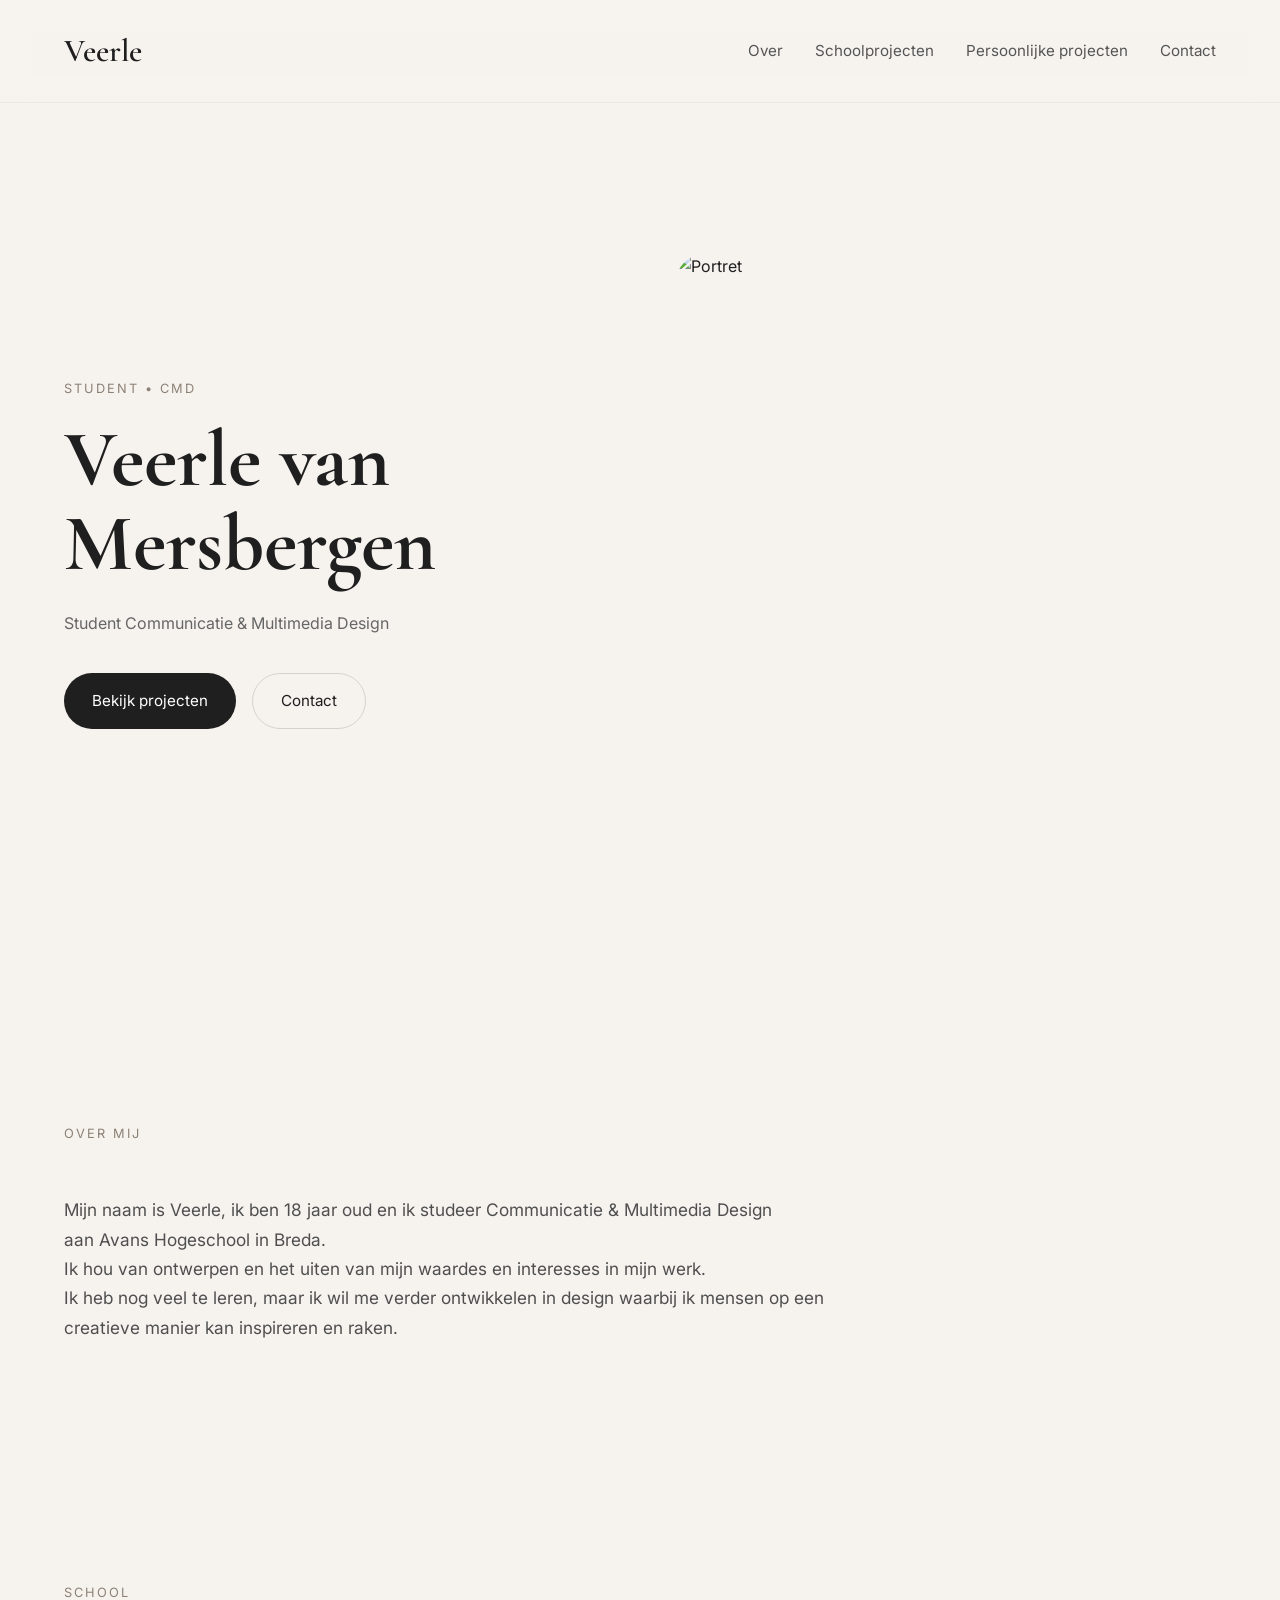
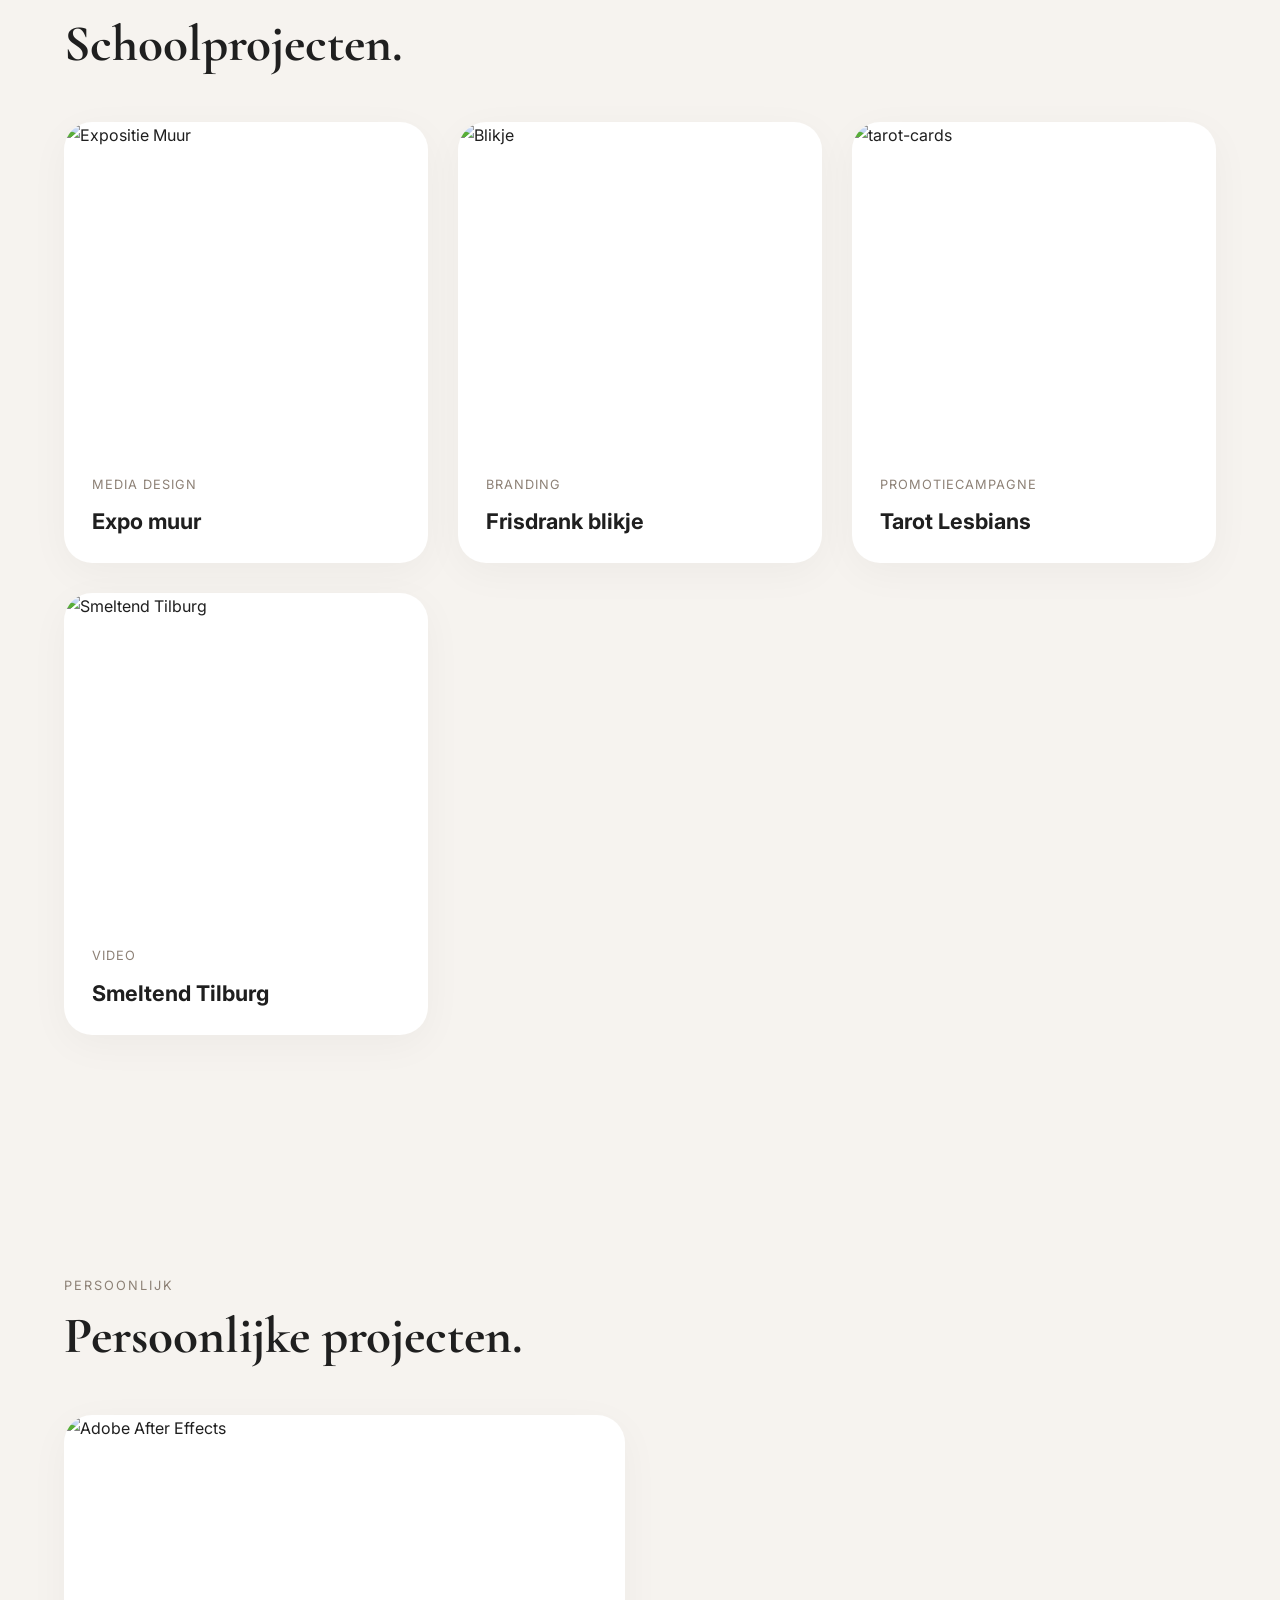
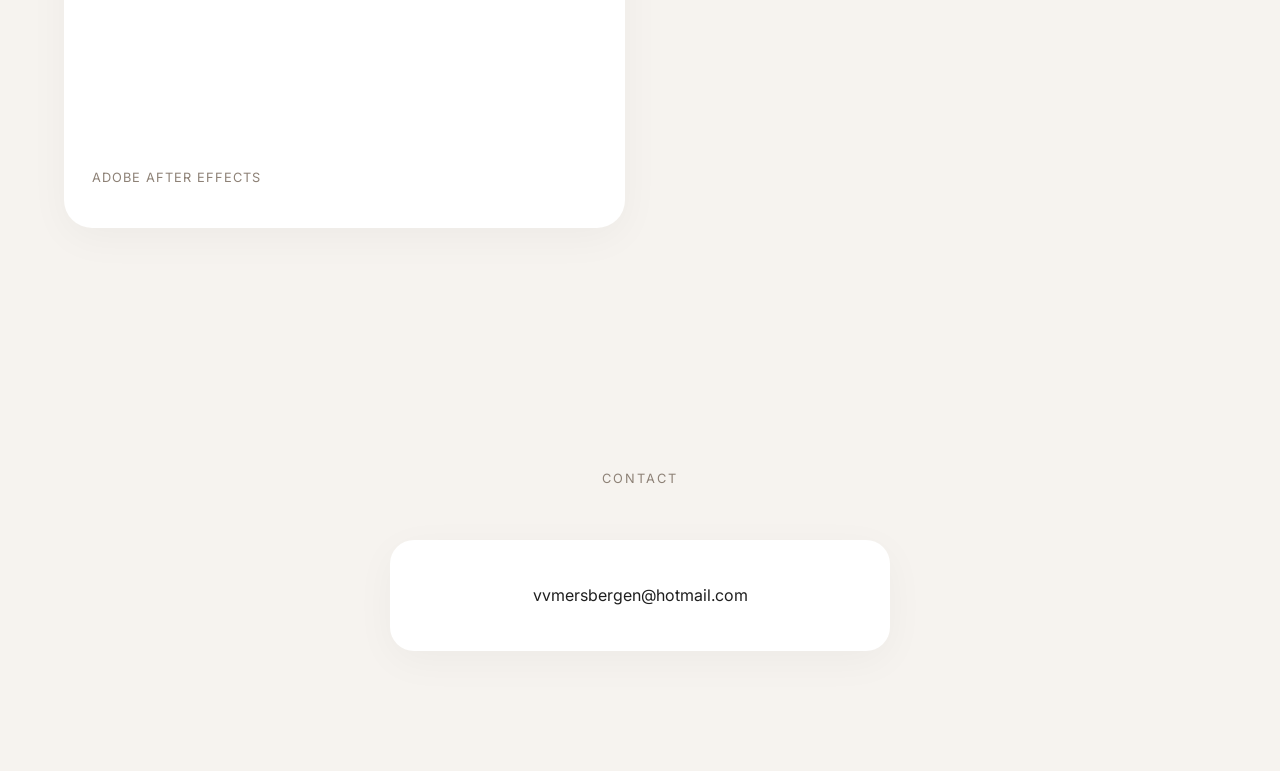
==== index.html @ 0c1e1bc6 "Add files via upload" ====
<!DOCTYPE html>
<html lang="nl">
<head>
  <meta charset="UTF-8" />
  <meta name="viewport" content="width=device-width, initial-scale=1.0"/>

  <title>Veerle - Portfolio</title>

  <!-- FONTS -->
  <link rel="preconnect" href="https://fonts.googleapis.com">
  <link rel="preconnect" href="https://fonts.gstatic.com" crossorigin>

  <link href="https://fonts.googleapis.com/css2?family=Inter:wght@300;400;500;600&family=Cormorant+Garamond:wght@500;600&display=swap" rel="stylesheet">

  <!-- CSS -->
  <link rel="stylesheet" href="index.css">
</head>

<body>

  <!-- NAVBAR -->
  <header class="navbar">

    <div class="container nav-container">

      <a href="#" class="logo">
        Veerle
      </a>

      <nav class="nav-links">

        <a href="#over">Over</a>
        <a href="#school">Schoolprojecten</a>
        <a href="#persoonlijk">Persoonlijke projecten</a>
        <a href="#contact">Contact</a>

      </nav>

    </div>

  </header>

  <!-- HERO -->
  <section class="hero">

    <div class="container hero-grid">

      <div class="hero-content">

        <p class="hero-label">
          Student • CMD
        </p>

        <h1>
          Veerle van Mersbergen
        </h1>

        <p class="hero-description">
          Student Communicatie & Multimedia Design
         
        </p>

     

        

        <div class="hero-buttons">

          <a href="#school" class="btn btn-primary">
            Bekijk projecten
          </a>

          <a href="#contact" class="btn btn-secondary">
            Contact
          </a>

        </div>

      </div>

      <div class="hero-image">

        <img
          src="images/portret.png"
  alt="Portret"
        >

      </div>

    </div>

  </section>

  <!-- OVER -->
  <section id="over" class="section">

    <div class="container">

      <div class="section-heading">

        <p class="section-label">
          Over mij
        </p>

     

      </div>

     <div class="about-text">

  <p>
    Mijn naam is Veerle, ik ben 18 jaar oud en ik studeer
    Communicatie & Multimedia Design 
    </p>
    <p>aan Avans Hogeschool in Breda.
  </p>

  <p>
    Ik hou van ontwerpen en het uiten van mijn waardes en interesses
    in mijn werk. 
    </p>
    <p> Ik heb nog veel te leren, maar ik wil me verder
    ontwikkelen in design waarbij ik mensen op een creatieve manier
    kan inspireren en raken.
  </p>

</div>

    </div>

  </section>

  <!-- SCHOOLPROJECTEN -->
  <section id="school" class="section">

    <div class="container">

      <div class="section-heading">

        <p class="section-label">
          School
        </p>

        <h2>
          Schoolprojecten.
        </h2>

      </div>

      <div class="projects-grid">

        <!-- PROJECT -->
        <a href="expo.html" class="project-card">

          <img
            src="images/expo-muur2.png"
  alt="Expositie Muur"
          >

          <div class="project-content">

            <span>Media Design</span>

            <h3>
              Expo muur
            </h3>

          </div>

        </a>

        <!-- PROJECT -->
        <a href="branding.html" class="project-card">

          <img
            src="images/blikje.jpg"
            alt="Blikje"
          >

          <div class="project-content">

            <span>Branding</span>

            <h3>
              Frisdrank blikje
            </h3>

          </div>

        </a>

        <!-- PROJECT -->
        <a href="tarot.html" class="project-card">

          <img
            src="images/tarot-lesbians.png"
            alt="tarot-cards"
          >

          <div class="project-content">

            <span>Promotiecampagne</span>

            <h3>
              Tarot Lesbians
            </h3>

          </div>

        </a>

        <!-- PROJECT -->
        <a href="tilburg.html" class="project-card">

          <img
            src="Images/locaties.PNG"
            alt="Smeltend Tilburg"
          >

          <div class="project-content">

            <span>Video</span>

            <h3>
              Smeltend Tilburg
            </h3>

          </div>

        </a>

      

    </div>

  </section>

  <!-- PERSOONLIJK -->
  <section id="persoonlijk" class="section">

    <div class="container">

      <div class="section-heading">

        <p class="section-label">
          Persoonlijk
        </p>

        <h2>
          Persoonlijke projecten.
        </h2>

      </div>

      <div class="projects-grid">

        <!-- PROJECT -->
        <a href="after-effects.html" class="project-card">

          <img
            src="https://images.unsplash.com/photo-1501780392773-287d506245a5?q=80&w=1470&auto=format&fit=crop&ixlib=rb-4.1.0&ixid=M3wxMjA3fDB8MHxwaG90by1wYWdlfHx8fGVufDB8fHx8fA%3D%3D"
            alt="Adobe After Effects"
          >

          <div class="project-content">

            <span>Adobe After Effects</span>

            <h3>
              
            </h3>

          </div>

        </a>

        <!-- PROJECT -->
        

            <h3>
              
            </h3>

          </div>

        </a>

      </div>

    </div>

  </section>

  <!-- CONTACT -->
  <section id="contact" class="section">

    <div class="container">

      <div class="section-heading center">

        <p class="section-label">
          Contact
        </p>

        

      </div>

      <div class="contact-box">
        vvmersbergen@hotmail.com
      </div>

    </div>

  </section>

</body>
</html>
---- index.css ----
*{
  margin:0;
  padding:0;
  box-sizing:border-box;
}

html{
  scroll-behavior:smooth;
}

body{
  font-family:'Inter', sans-serif;
  background:#f6f3ef;
  color:#1f1f1f;
  line-height:1.7;
  overflow-x:hidden;
}

/* CONTAINER */

.container{
  width:min(1200px, 90%);
  margin:auto;
}

/* NAVBAR */

.navbar{
  position:sticky;
  top:0;
  z-index:1000;
  width:100%;
  background:rgba(246,243,239,0.92);
  backdrop-filter:blur(12px);
  border-bottom:1px solid rgba(0,0,0,0.04);
}

.nav-container{
  display:flex;
  justify-content:space-between;
  align-items:center;
  padding:24px 0;
}

.logo{
  text-decoration:none;
  color:#1f1f1f;
  font-family:'Cormorant Garamond', serif;
  font-size:2rem;
  font-weight:600;
}

.nav-links{
  display:flex;
  gap:32px;
  flex-wrap:wrap;
}

.nav-links a{
  text-decoration:none;
  color:#555;
  font-size:0.95rem;
  transition:0.3s;
}

.nav-links a:hover{
  color:#000;
}

/* HERO */

.hero{
  min-height:100vh;
  display:flex;
  align-items:center;
  padding:60px 0;
}

.hero-grid{
  display:grid;
  grid-template-columns:1fr 1fr;
  gap:70px;
  align-items:center;
}

.hero-label{
  text-transform:uppercase;
  letter-spacing:2px;
  font-size:0.8rem;
  color:#8d8176;
  margin-bottom:18px;
}

.hero h1{
  font-family:'Cormorant Garamond', serif;
  font-size:clamp(3rem, 8vw, 5rem);
  line-height:1.05;
  margin-bottom:24px;
}

.hero-description{
  max-width:520px;
  color:#666;
  margin-bottom:36px;
}

.hero-buttons{
  display:flex;
  gap:16px;
  flex-wrap:wrap;
}

/* BUTTONS */

.btn{
  padding:14px 28px;
  border-radius:999px;
  text-decoration:none;
  font-size:0.95rem;
  transition:0.3s;
  display:inline-flex;
  align-items:center;
  justify-content:center;
}

.btn-primary{
  background:#1f1f1f;
  color:white;
}

.btn-primary:hover{
  background:#000;
  transform:translateY(-2px);
}

.btn-secondary{
  border:1px solid #d7d1cb;
  color:#1f1f1f;
}

.btn-secondary:hover{
  background:#ece7e1;
}

/* HERO IMAGE */

.hero-image img{
  width:100%;
  height:600px;
  object-fit:cover;
  border-radius:32px;
  display:block;
}

/* SECTION */

.section{
  padding:120px 0;
}

.section-heading{
  margin-bottom:50px;
}

.section-label{
  text-transform:uppercase;
  letter-spacing:2px;
  font-size:0.8rem;
  color:#8d8176;
  margin-bottom:12px;
}

.section-heading h2{
  font-family:'Cormorant Garamond', serif;
  font-size:clamp(2.5rem, 6vw, 3.2rem);
  line-height:1.1;
  max-width:700px;
}

/* CENTER */

.center{
  text-align:center;
}

.center h2{
  margin:auto;
}

/* ABOUT */

.about-text{
  max-width:760px;
}

.about-text p{
  font-size:1.08rem;
  color:#4f4f4f;
}

/* PROJECTS */

.projects-grid{
  display:grid;
  grid-template-columns:repeat(auto-fit,minmax(280px,1fr));
  gap:30px;
}

.project-card{
  background:white;
  text-decoration:none;
  color:inherit;
  border-radius:28px;
  overflow:hidden;
  box-shadow:0 10px 40px rgba(0,0,0,0.04);
  transition:0.35s ease;
  display:flex;
  flex-direction:column;
  height:100%;
}

.project-card:hover{
  transform:translateY(-8px);
}

.project-card img{
  width:100%;
  height:320px;
  object-fit:cover;
  display:block;
}

.project-content{
  padding:28px;
  flex:1;
}

.project-content span{
  font-size:0.8rem;
  text-transform:uppercase;
  letter-spacing:1px;
  color:#8d8176;
}

.project-content h3{
  margin-top:10px;
  font-size:1.35rem;
  line-height:1.3;
}

/* CONTACT */

.contact-box{
  max-width:500px;
  margin:auto;
  padding:42px;
  background:white;
  border-radius:24px;
  text-align:center;
  box-shadow:0 10px 40px rgba(0,0,0,0.04);
}

/* RESPONSIVE */

@media(max-width:900px){

  .hero{
    min-height:auto;
    padding:80px 0;
  }

  .hero-grid{
    grid-template-columns:1fr;
    gap:50px;
  }

  .hero-image{
    order:-1;
  }

   .hero-image img{
    height:420px;
  }

  .nav-container{
    flex-direction:column;
    gap:18px;
  }

  .nav-links{
    justify-content:center;
    gap:18px;
  }

  .section{
    padding:90px 0;
  }

}

@media(max-width:600px){

  .hero-image img{
    height:300px;
    border-radius:24px;
  }

  .about-text{
    padding:35px;
  }

  .project-card img{
    height:250px;
  }

  .contact-box{
    padding:32px;
  }
  .about-text p{
  margin-bottom:24px;
}

}
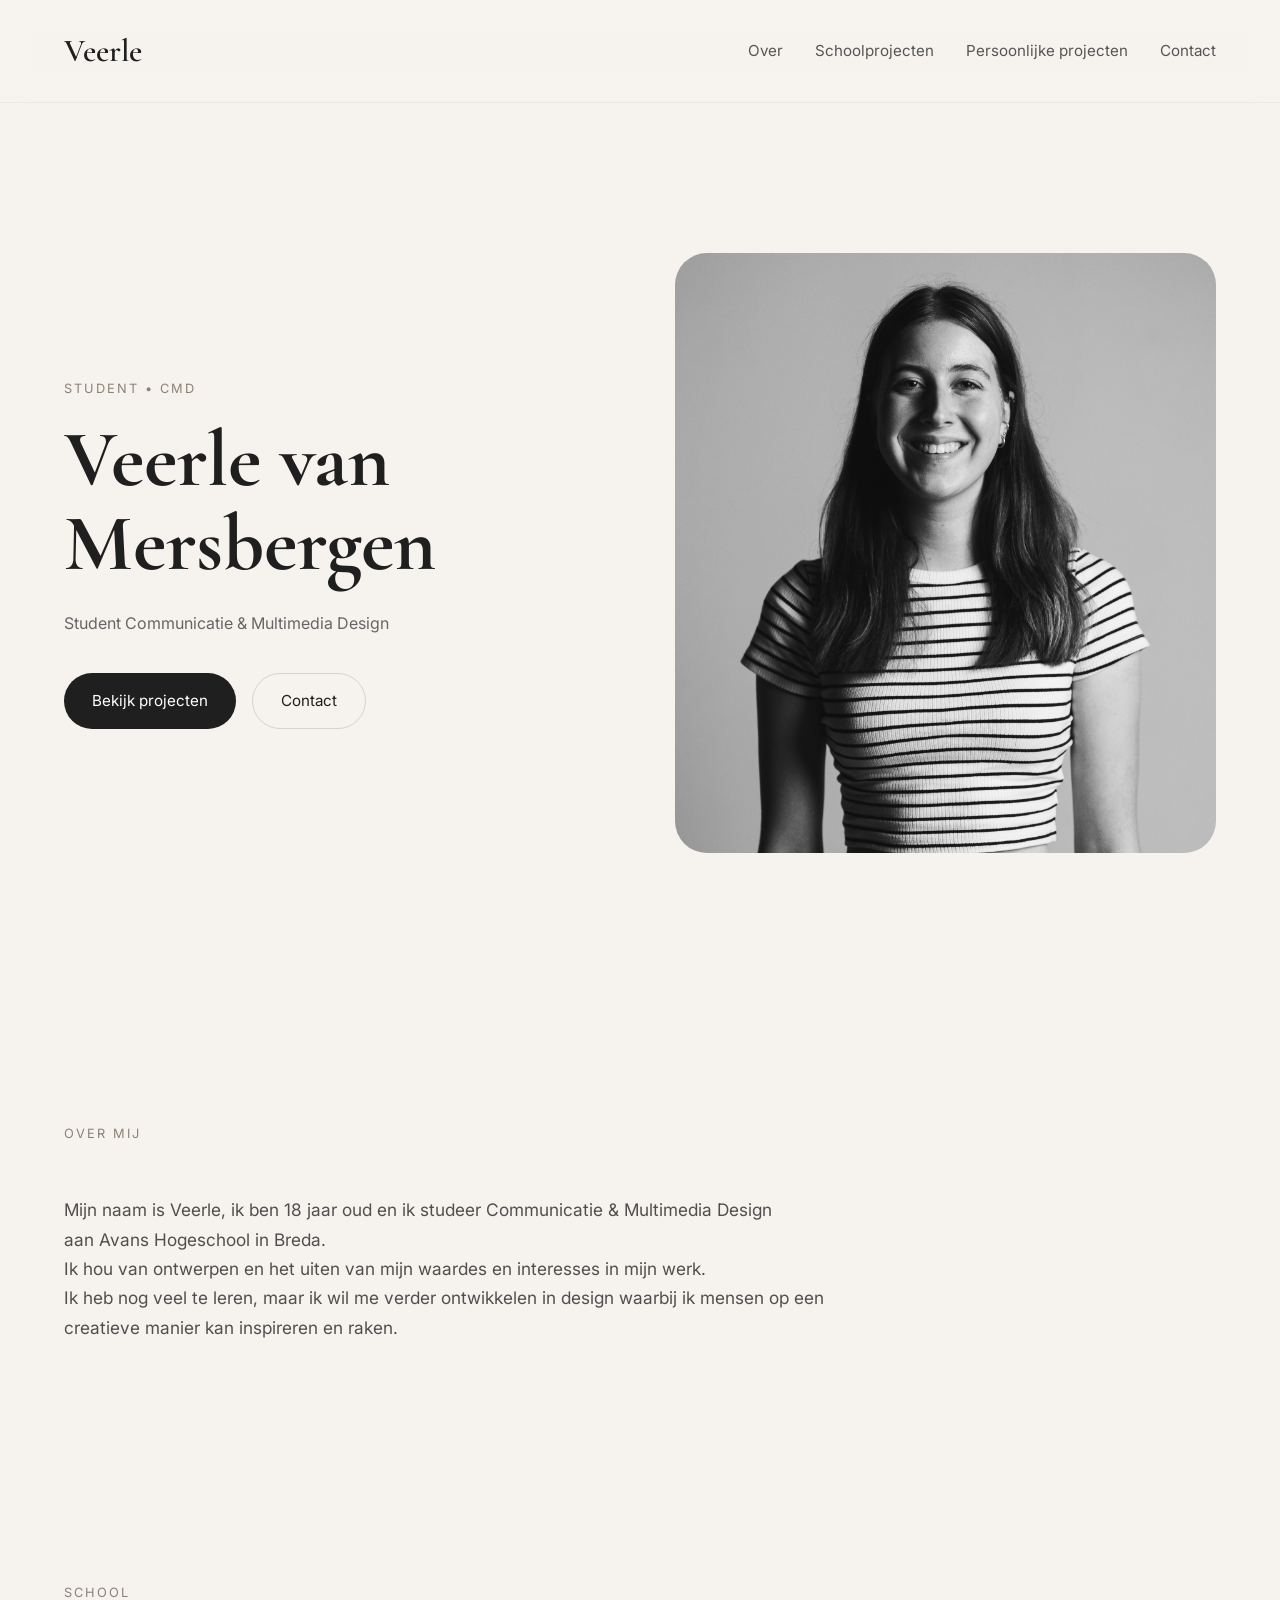
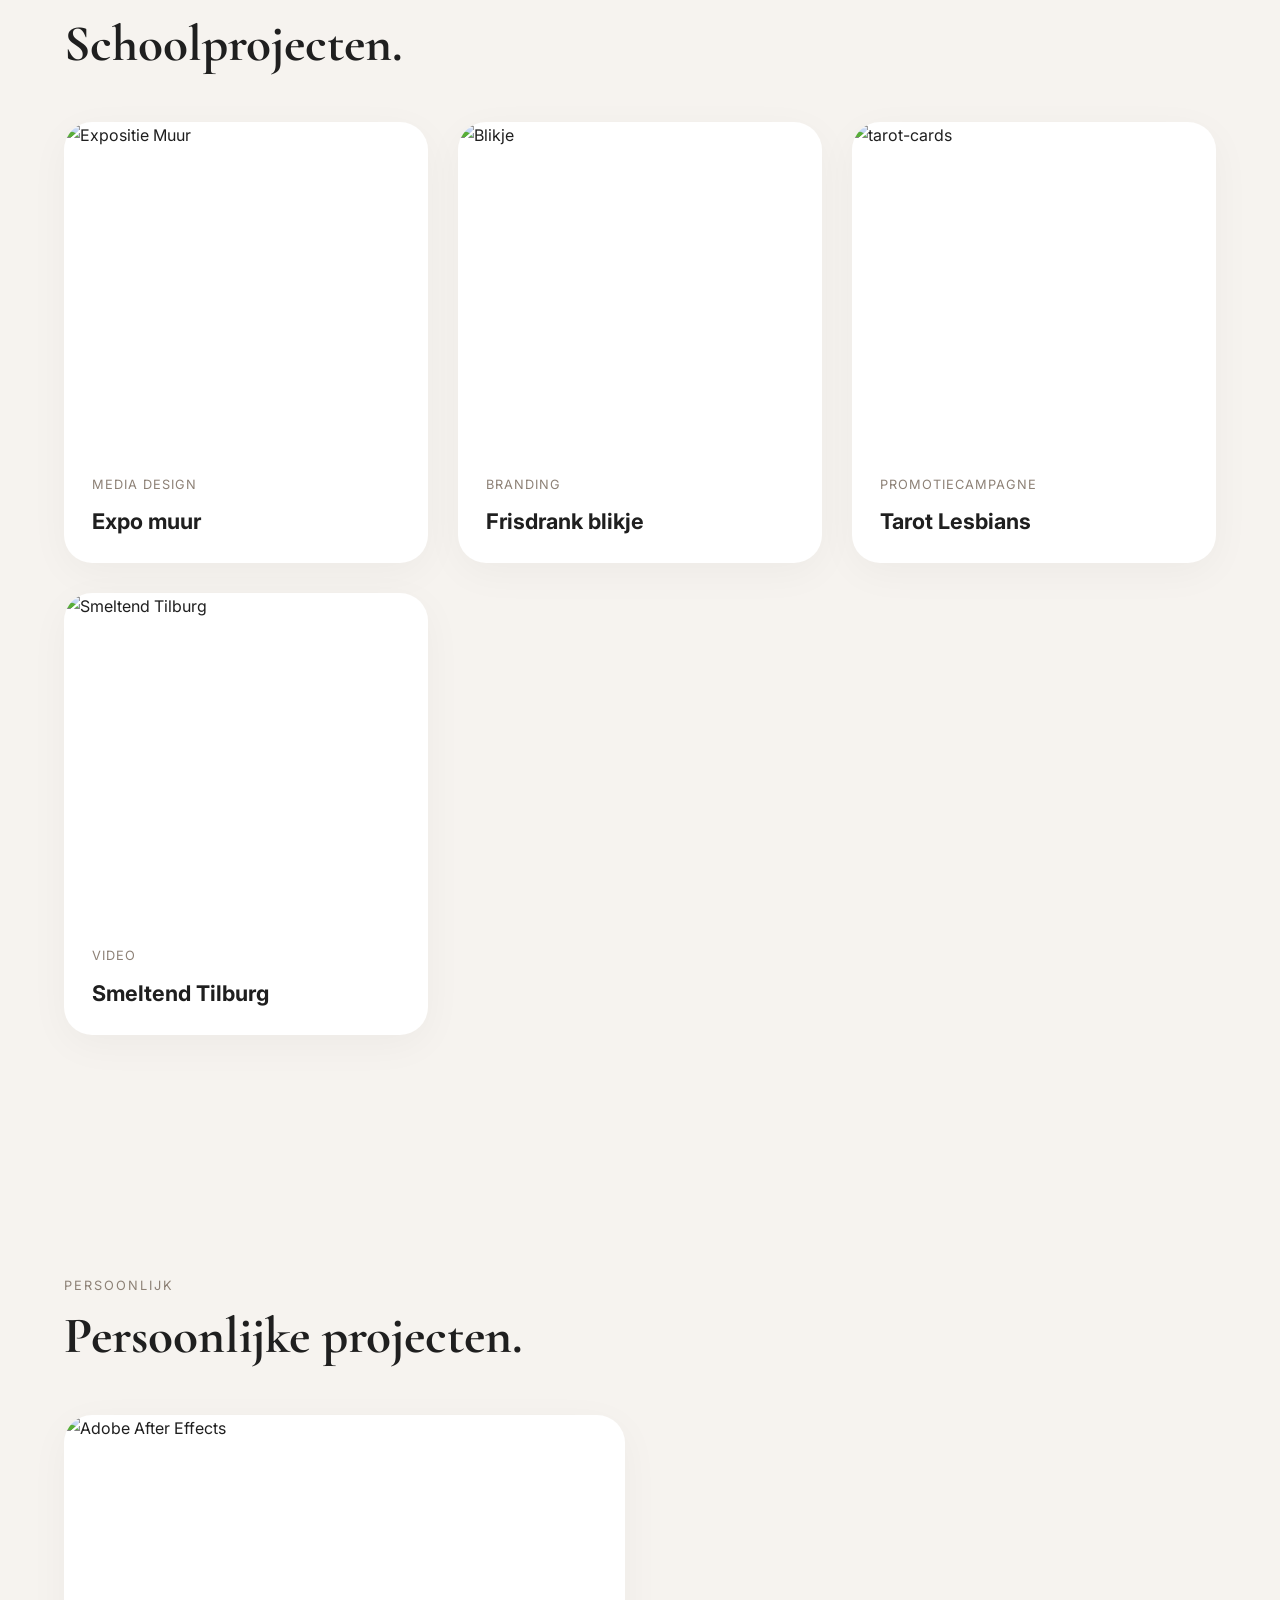
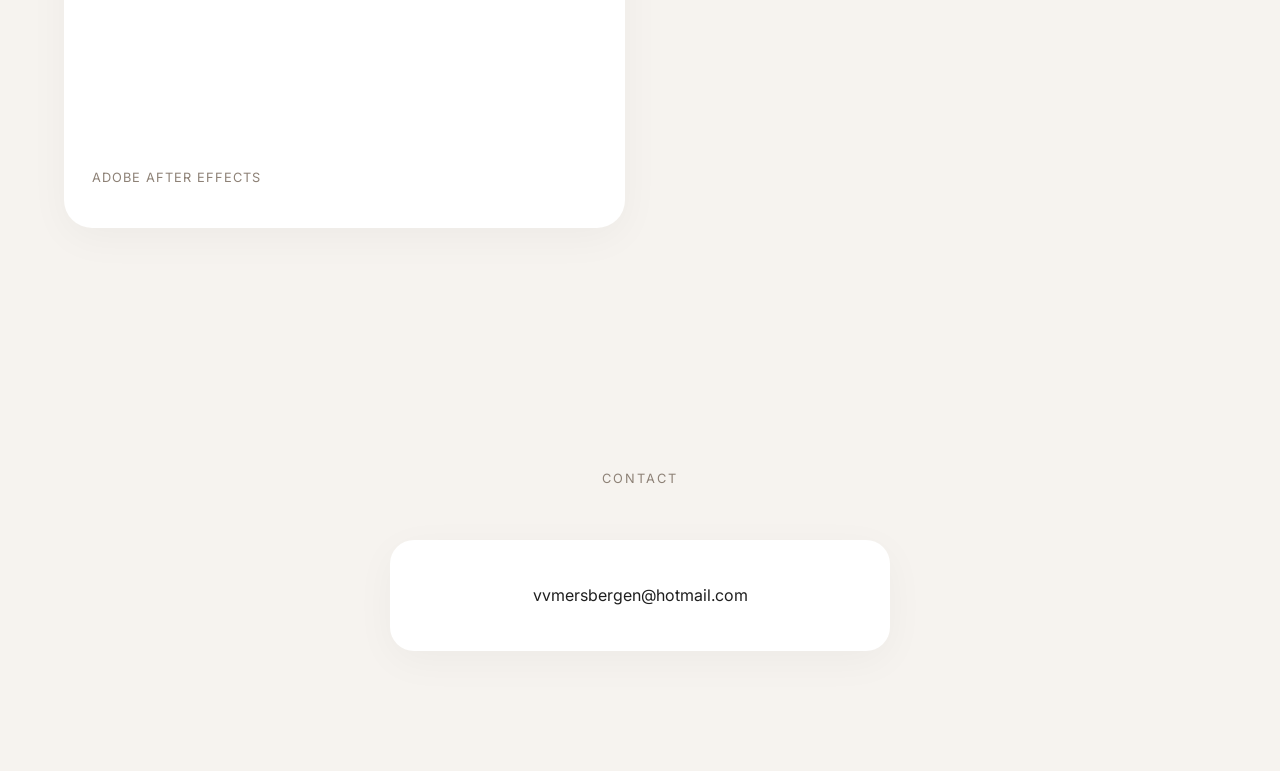
==== commit c5df9f65: "Update index.html" ====
--- a/index.html
+++ b/index.html
@@ -81,7 +81,7 @@
       <div class="hero-image">
 
         <img
-          src="images/portret.png"
+          src="Images/portret.png"
   alt="Portret"
         >
 
@@ -315,4 +315,4 @@
   </section>
 
 </body>
-</html>+</html>
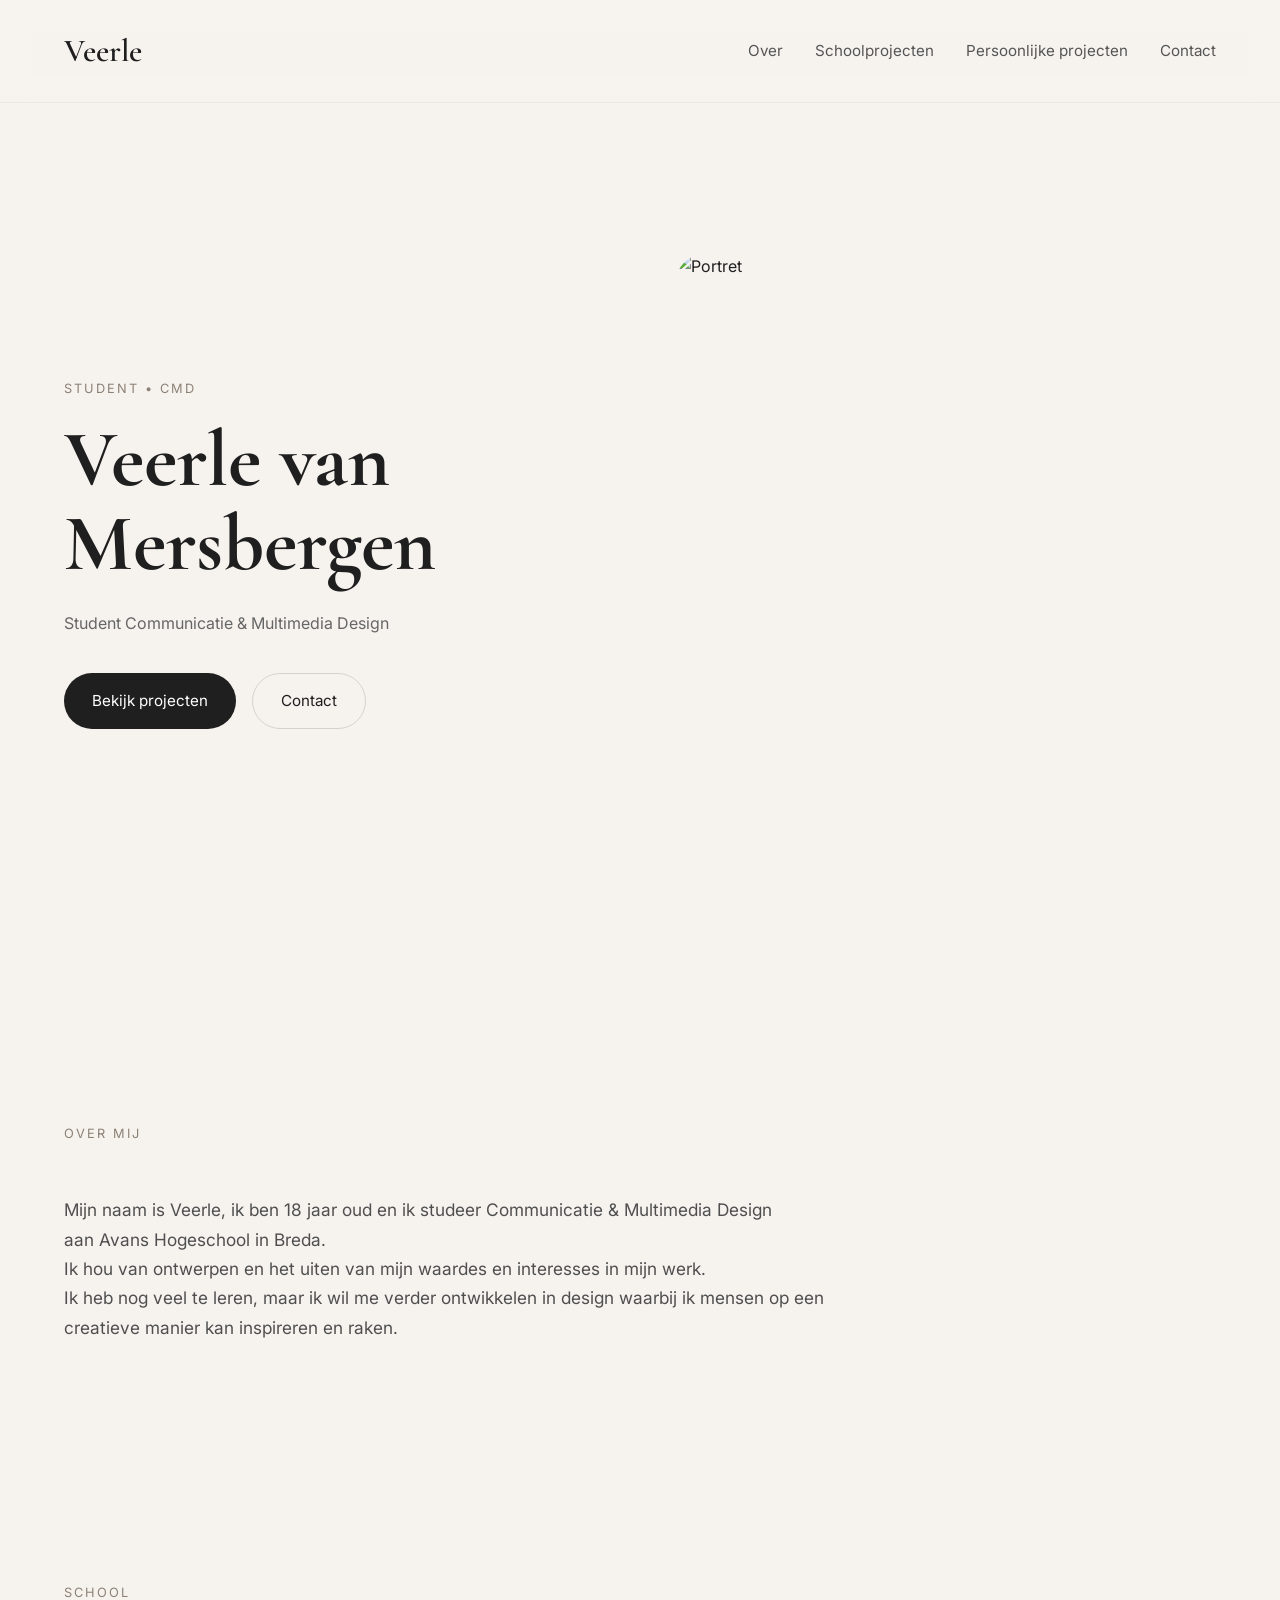
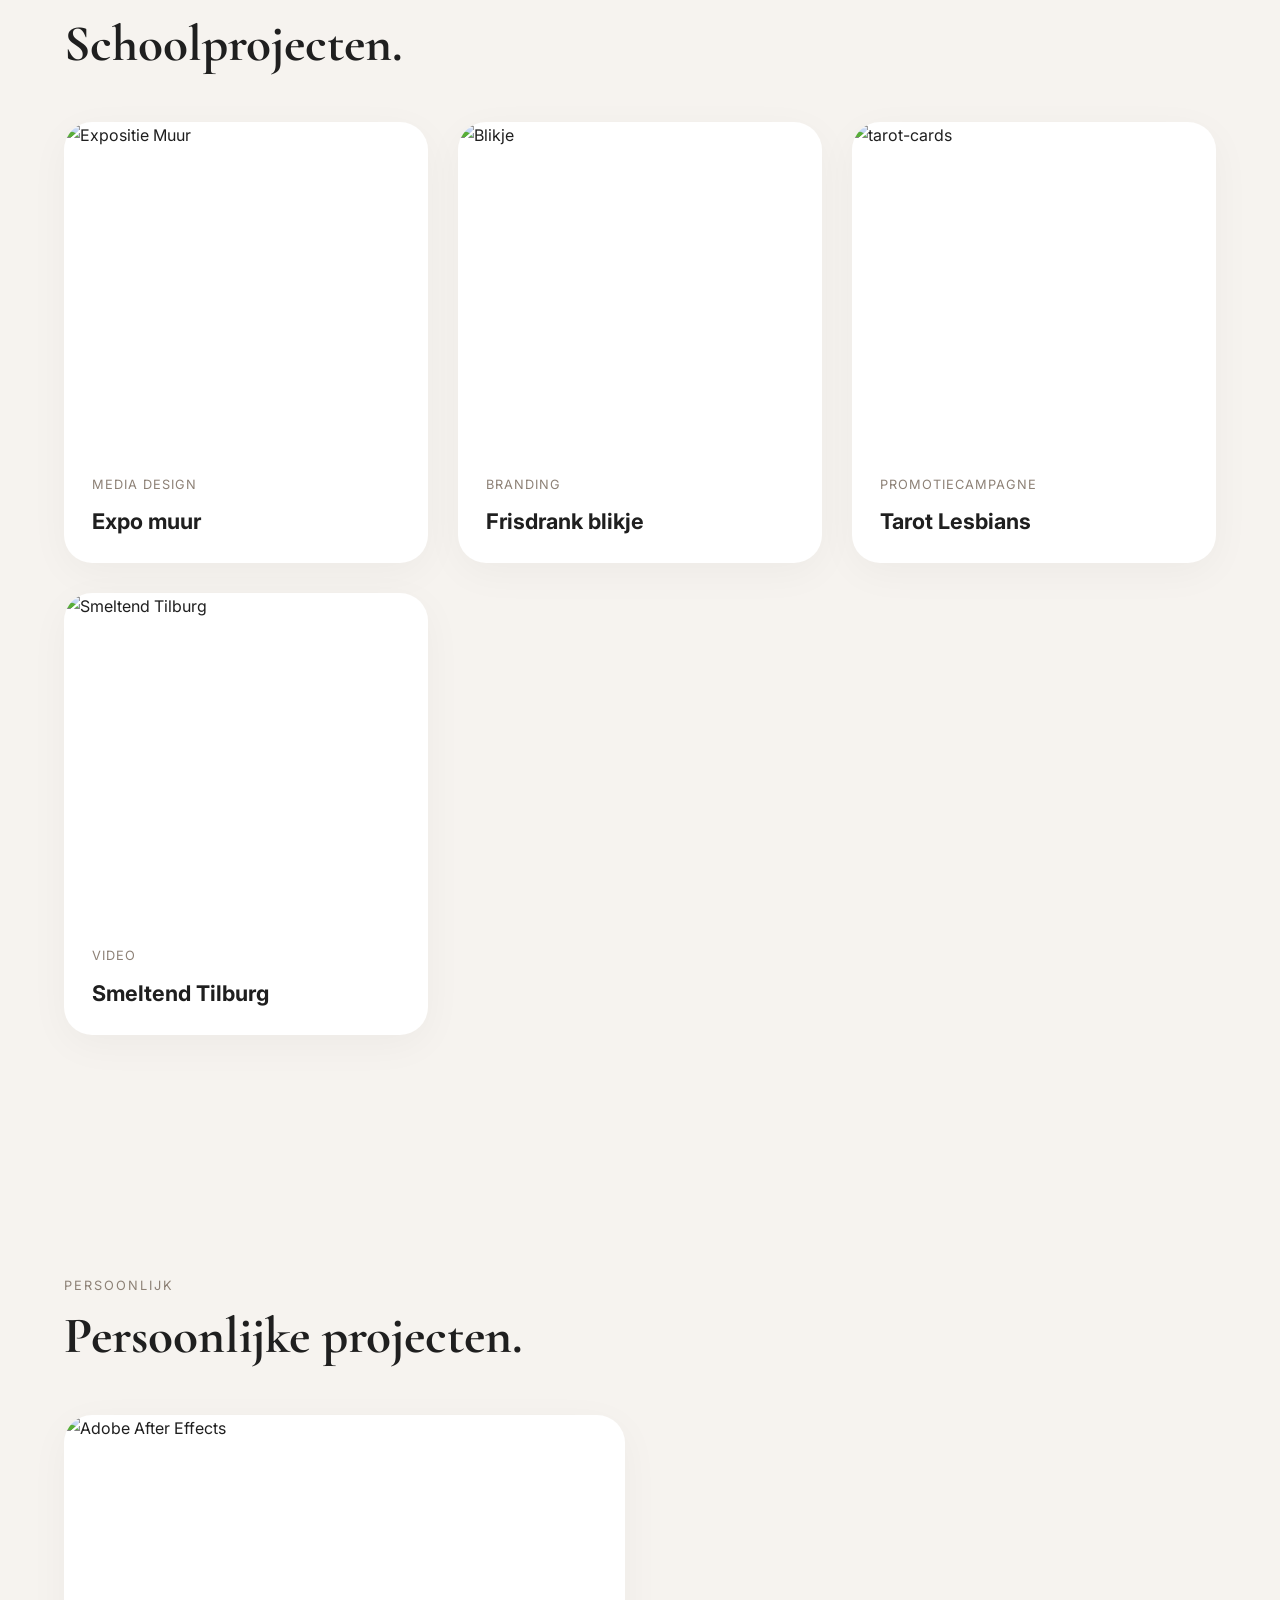
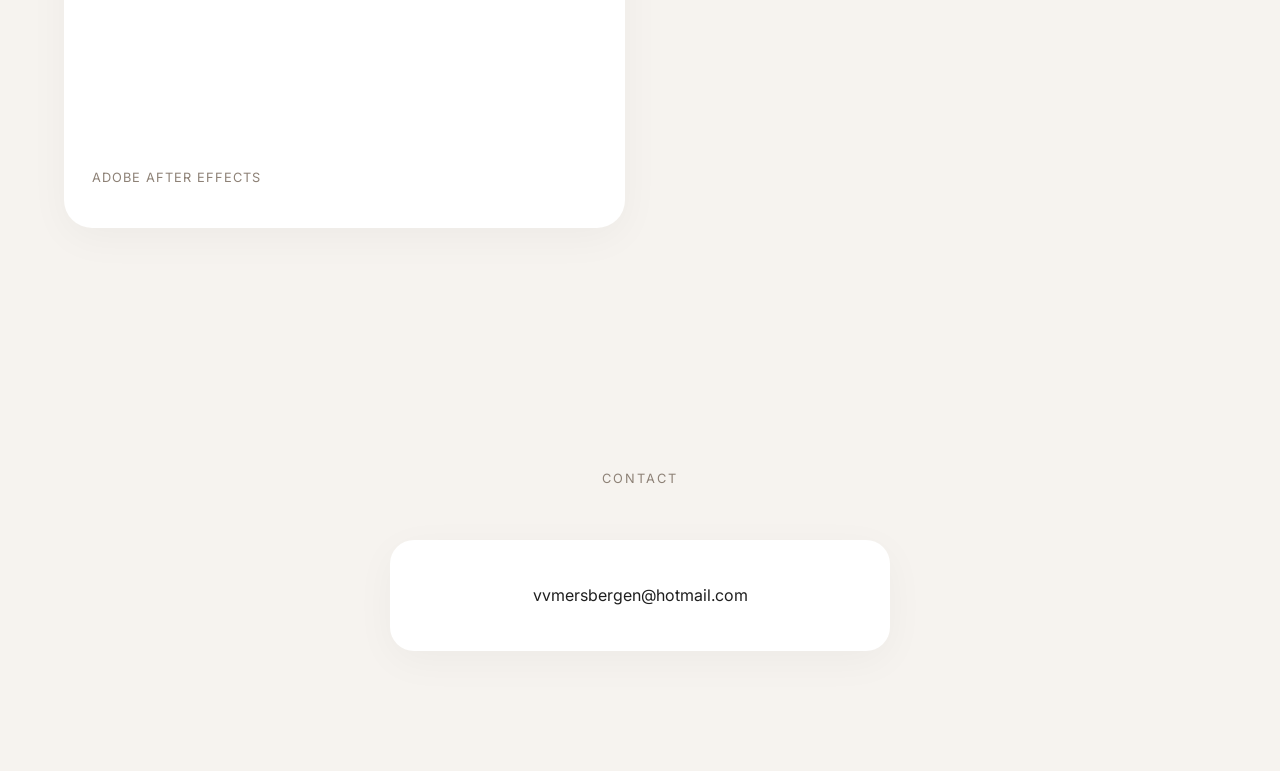
==== commit 371cce7a: "Update index.html" ====
--- a/index.html
+++ b/index.html
@@ -81,7 +81,7 @@
       <div class="hero-image">
 
         <img
-          src="Images/portret.png"
+          src="images/portret.png"
   alt="Portret"
         >
 
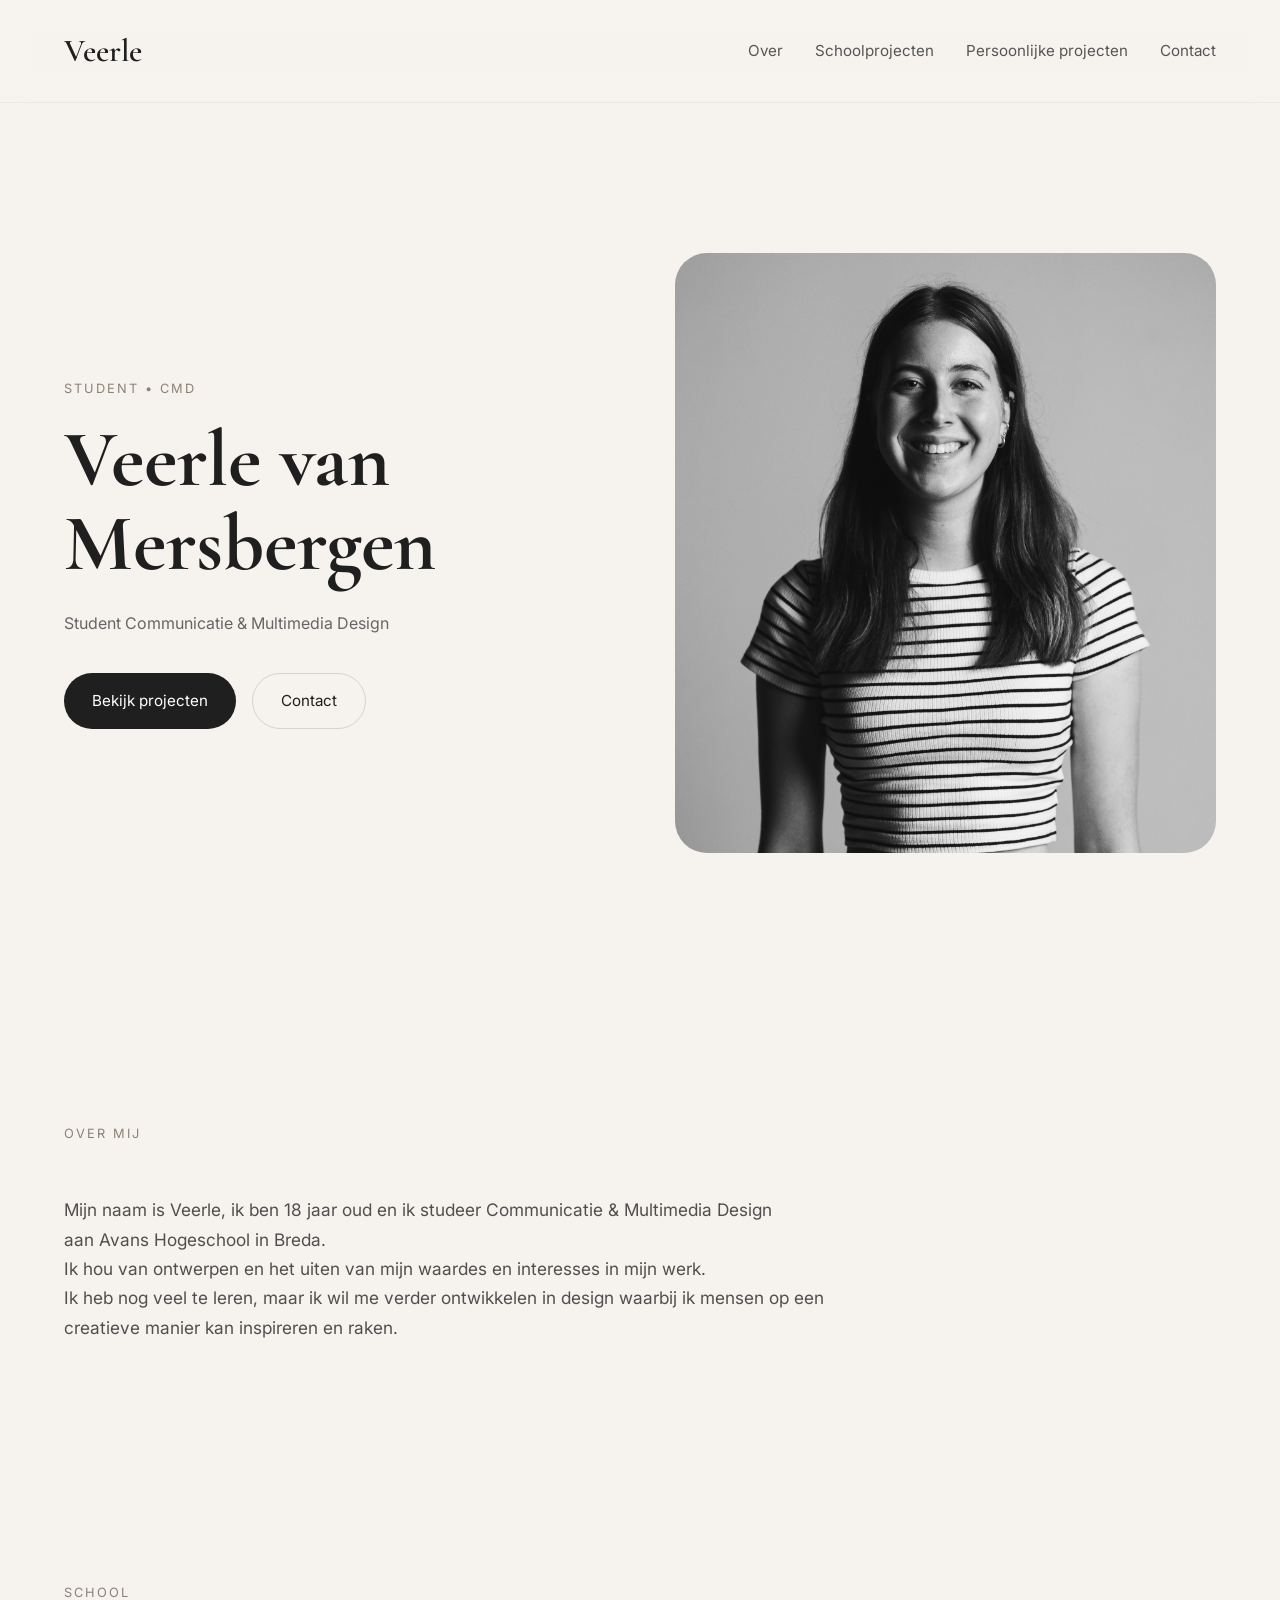
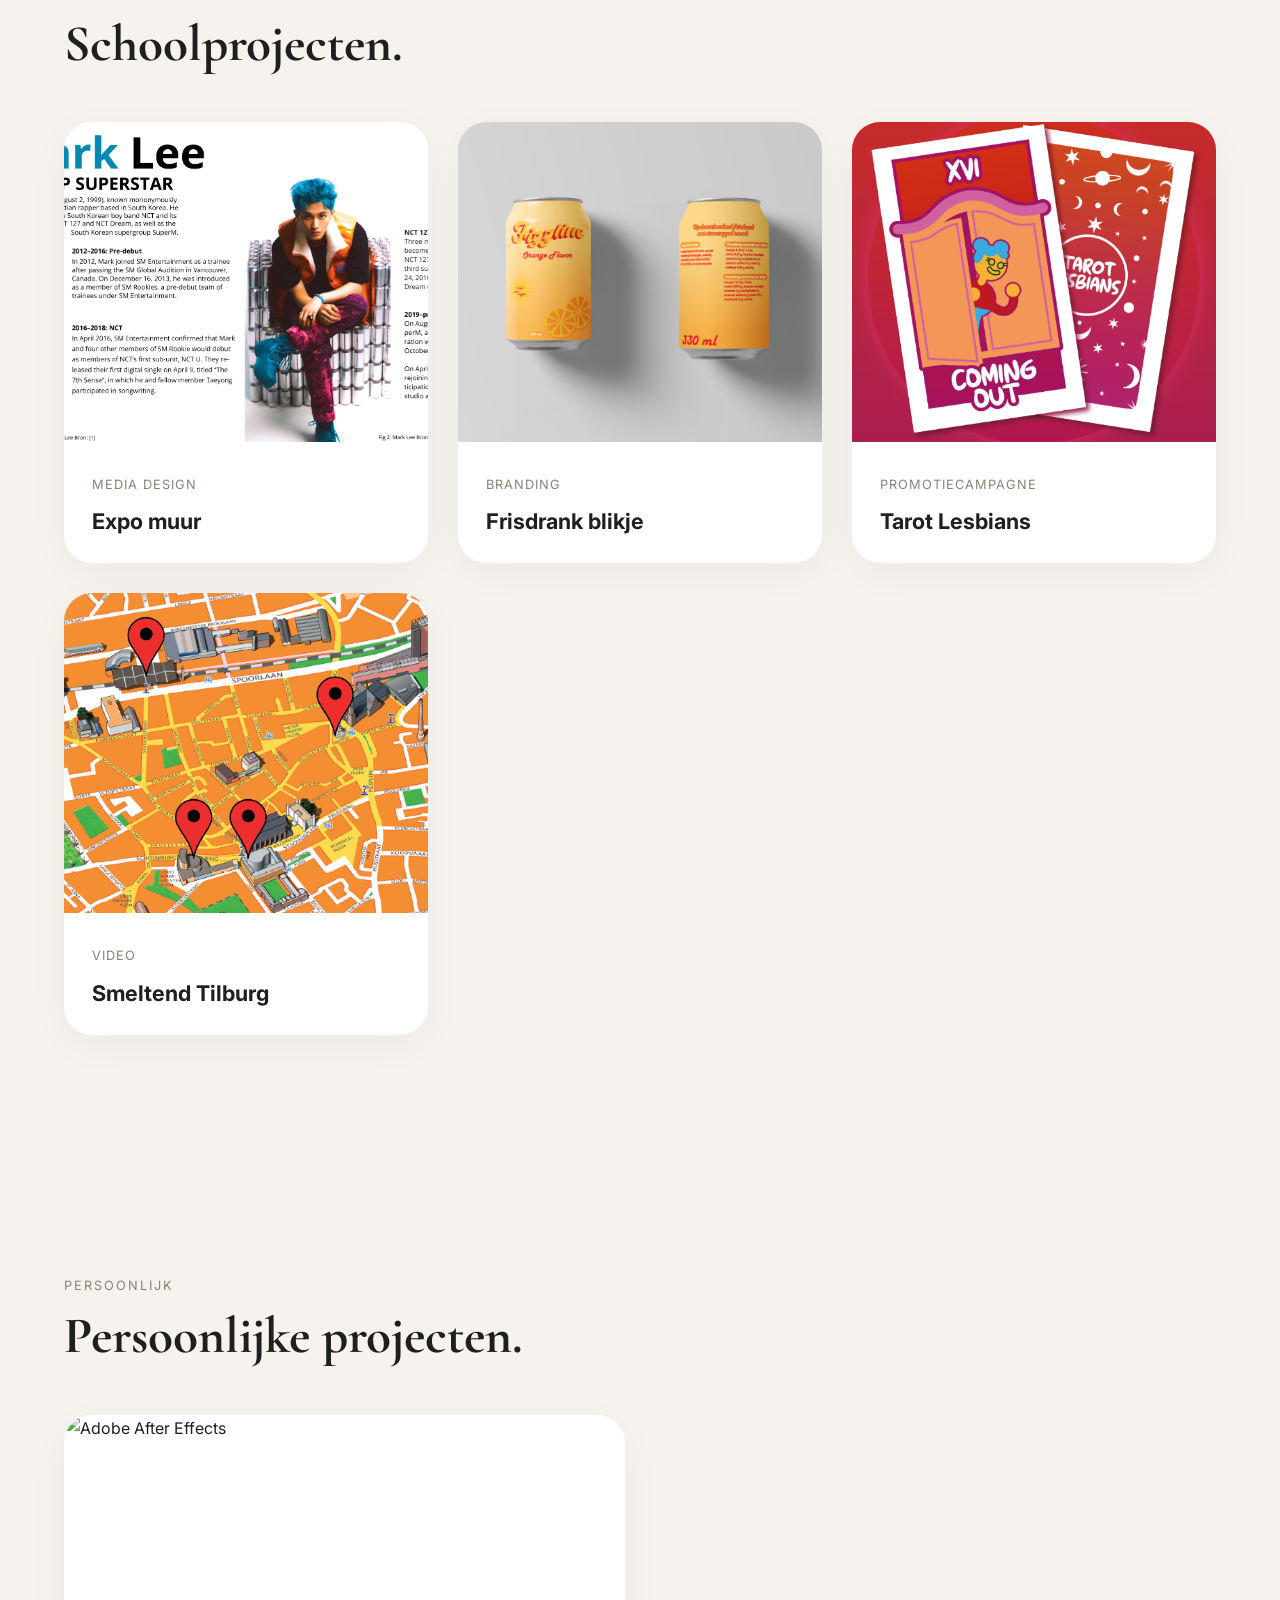
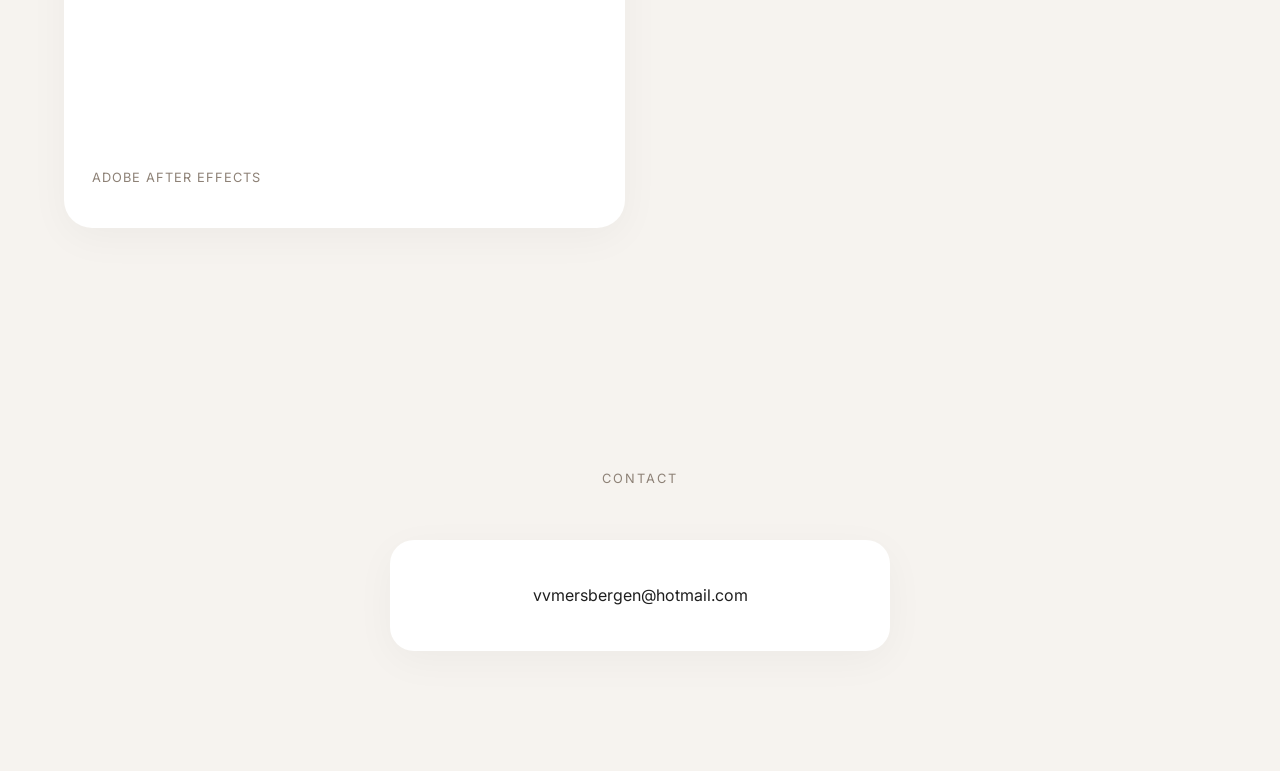
==== commit a0465b4f: "Update index.html" ====
--- a/index.html
+++ b/index.html
@@ -213,7 +213,7 @@
         <a href="tilburg.html" class="project-card">
 
           <img
-            src="Images/locaties.PNG"
+            src="images/locaties.PNG"
             alt="Smeltend Tilburg"
           >
 
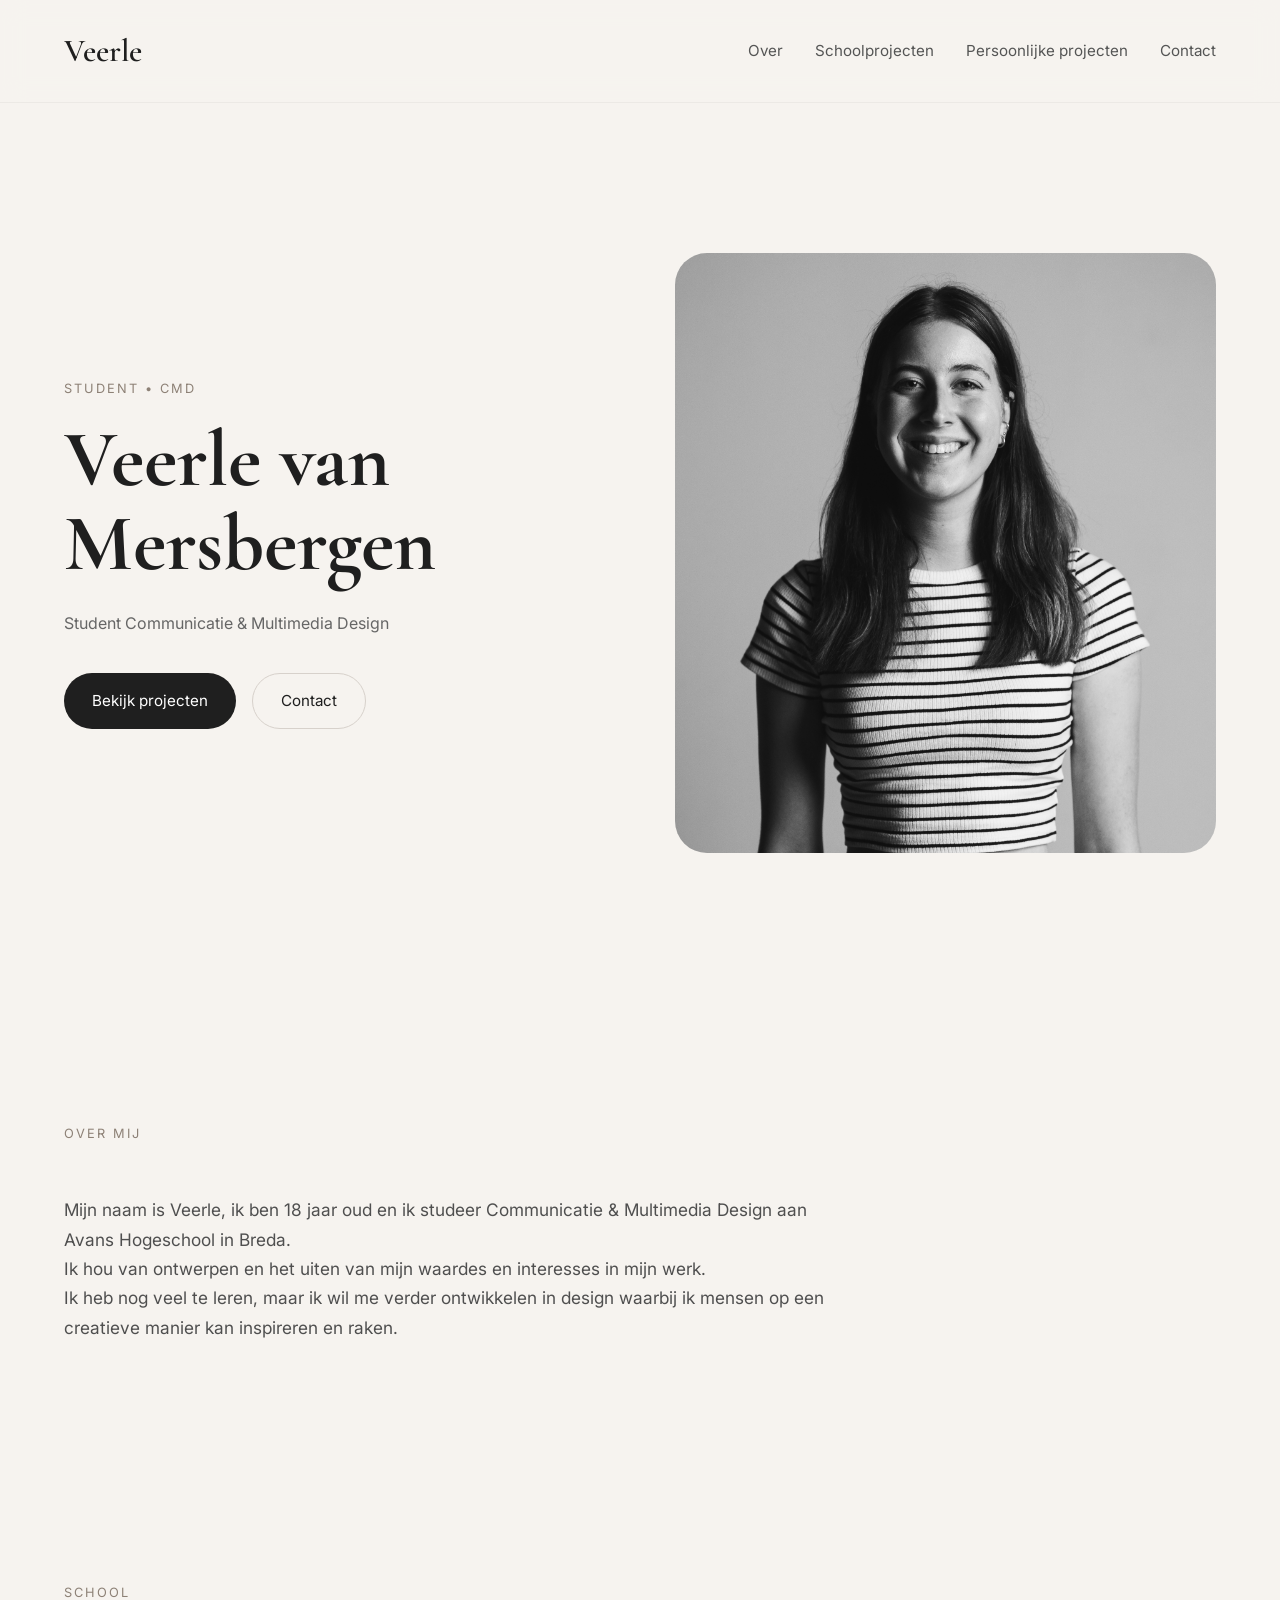
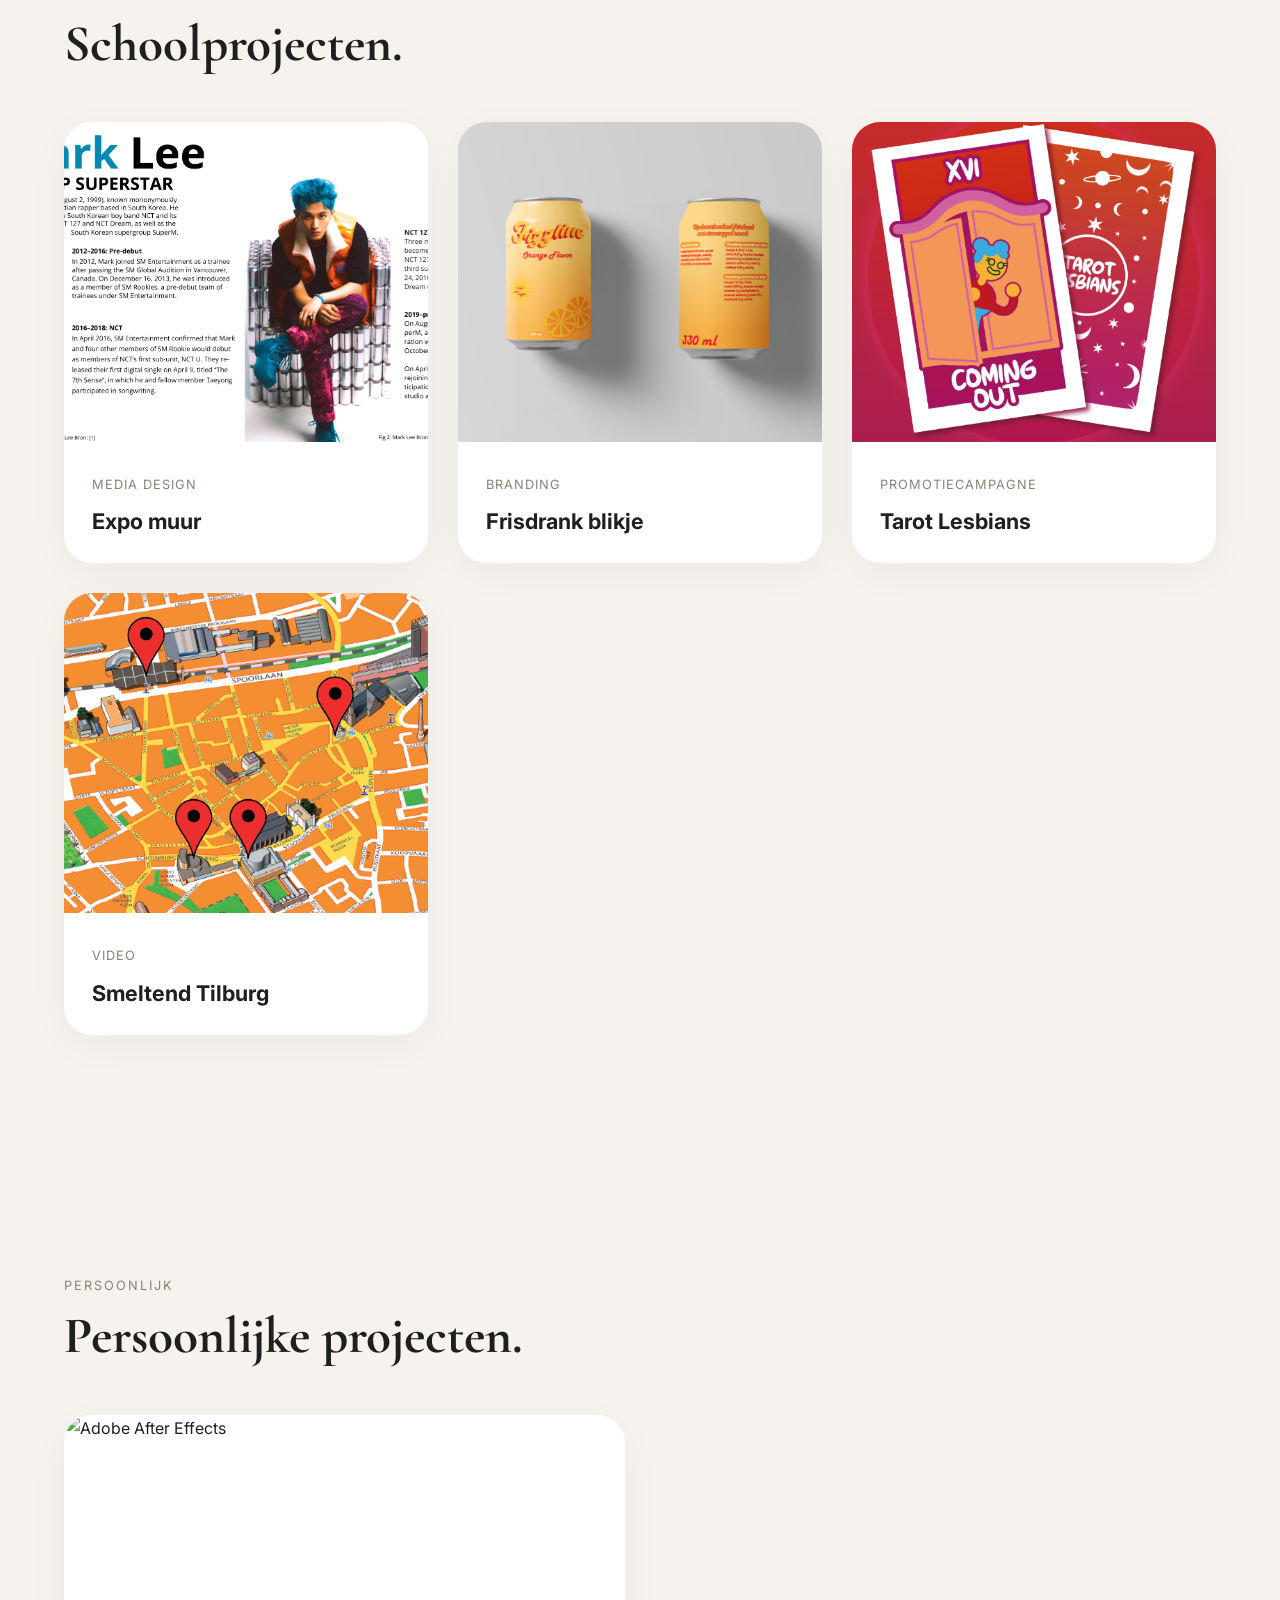
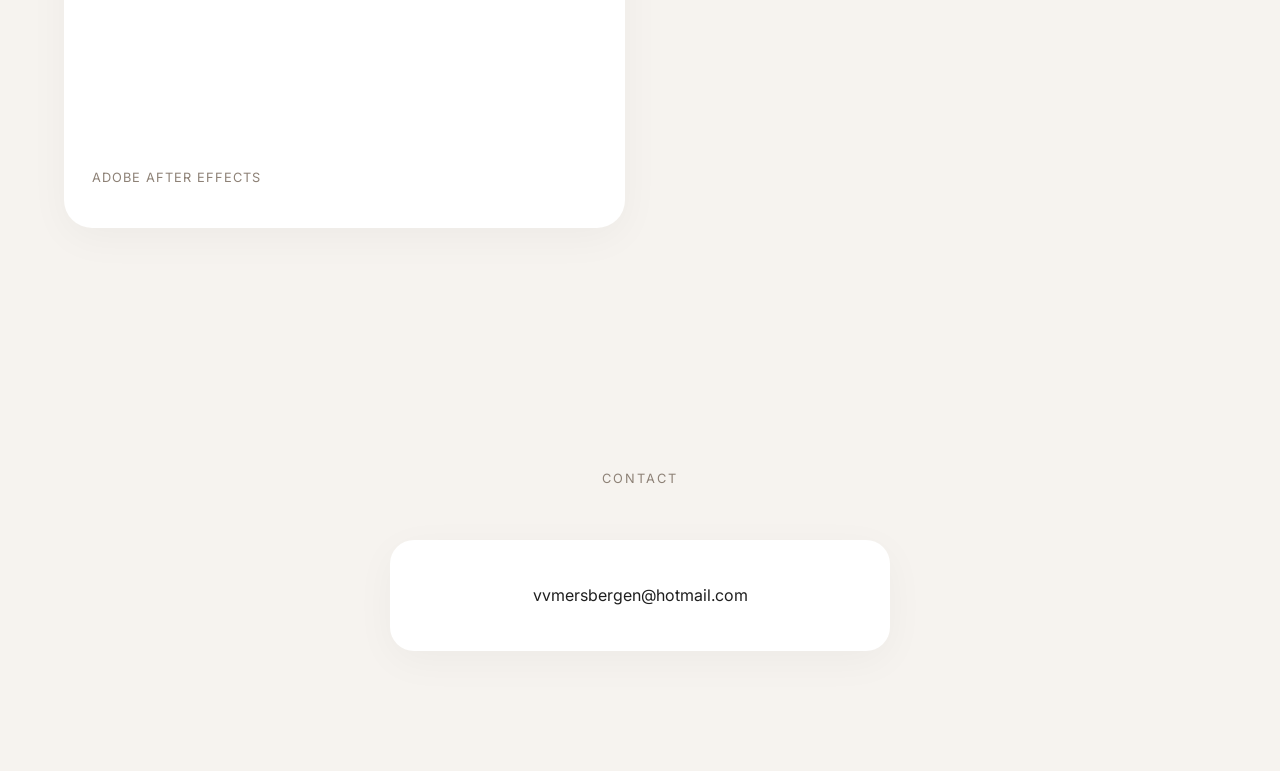
==== commit 9f475be0: "Update index.html" ====
--- a/index.html
+++ b/index.html
@@ -110,9 +110,7 @@
 
   <p>
     Mijn naam is Veerle, ik ben 18 jaar oud en ik studeer
-    Communicatie & Multimedia Design 
-    </p>
-    <p>aan Avans Hogeschool in Breda.
+    Communicatie & Multimedia Design aan Avans Hogeschool in Breda.
   </p>
 
   <p>
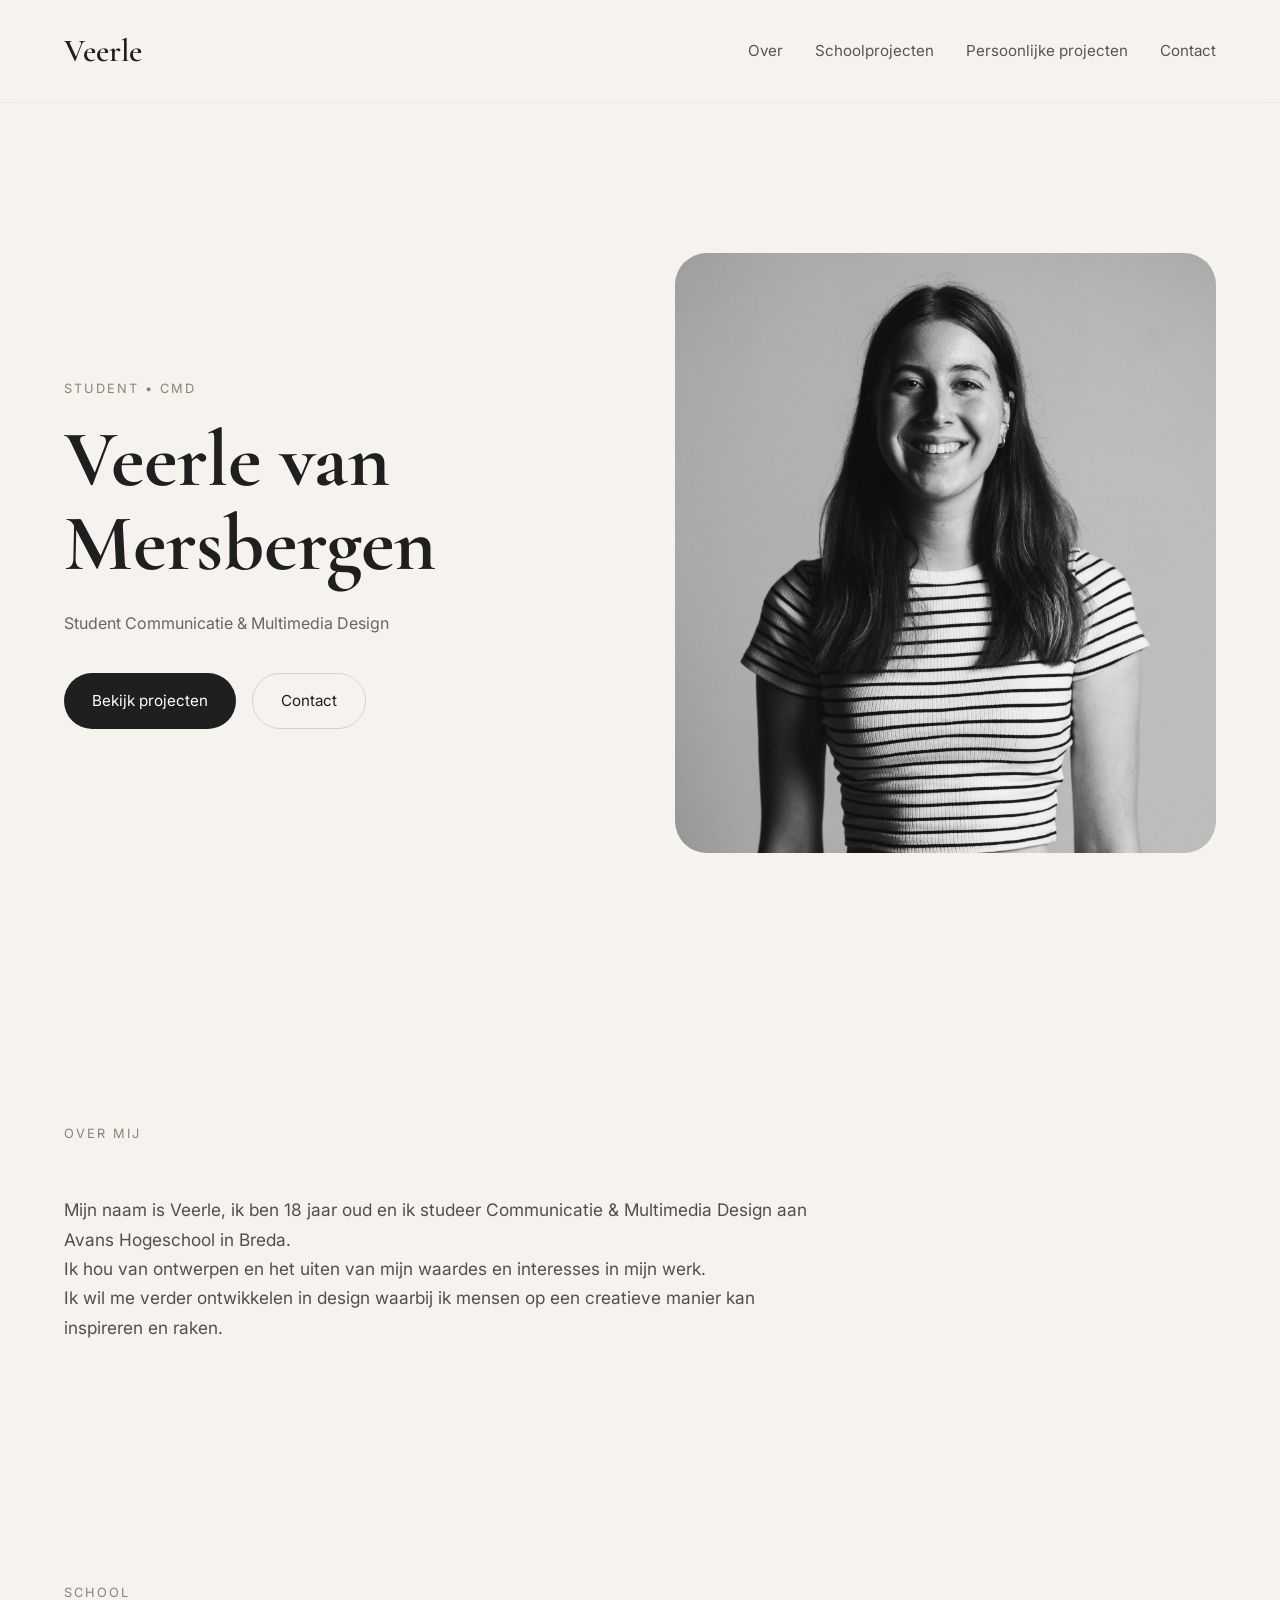
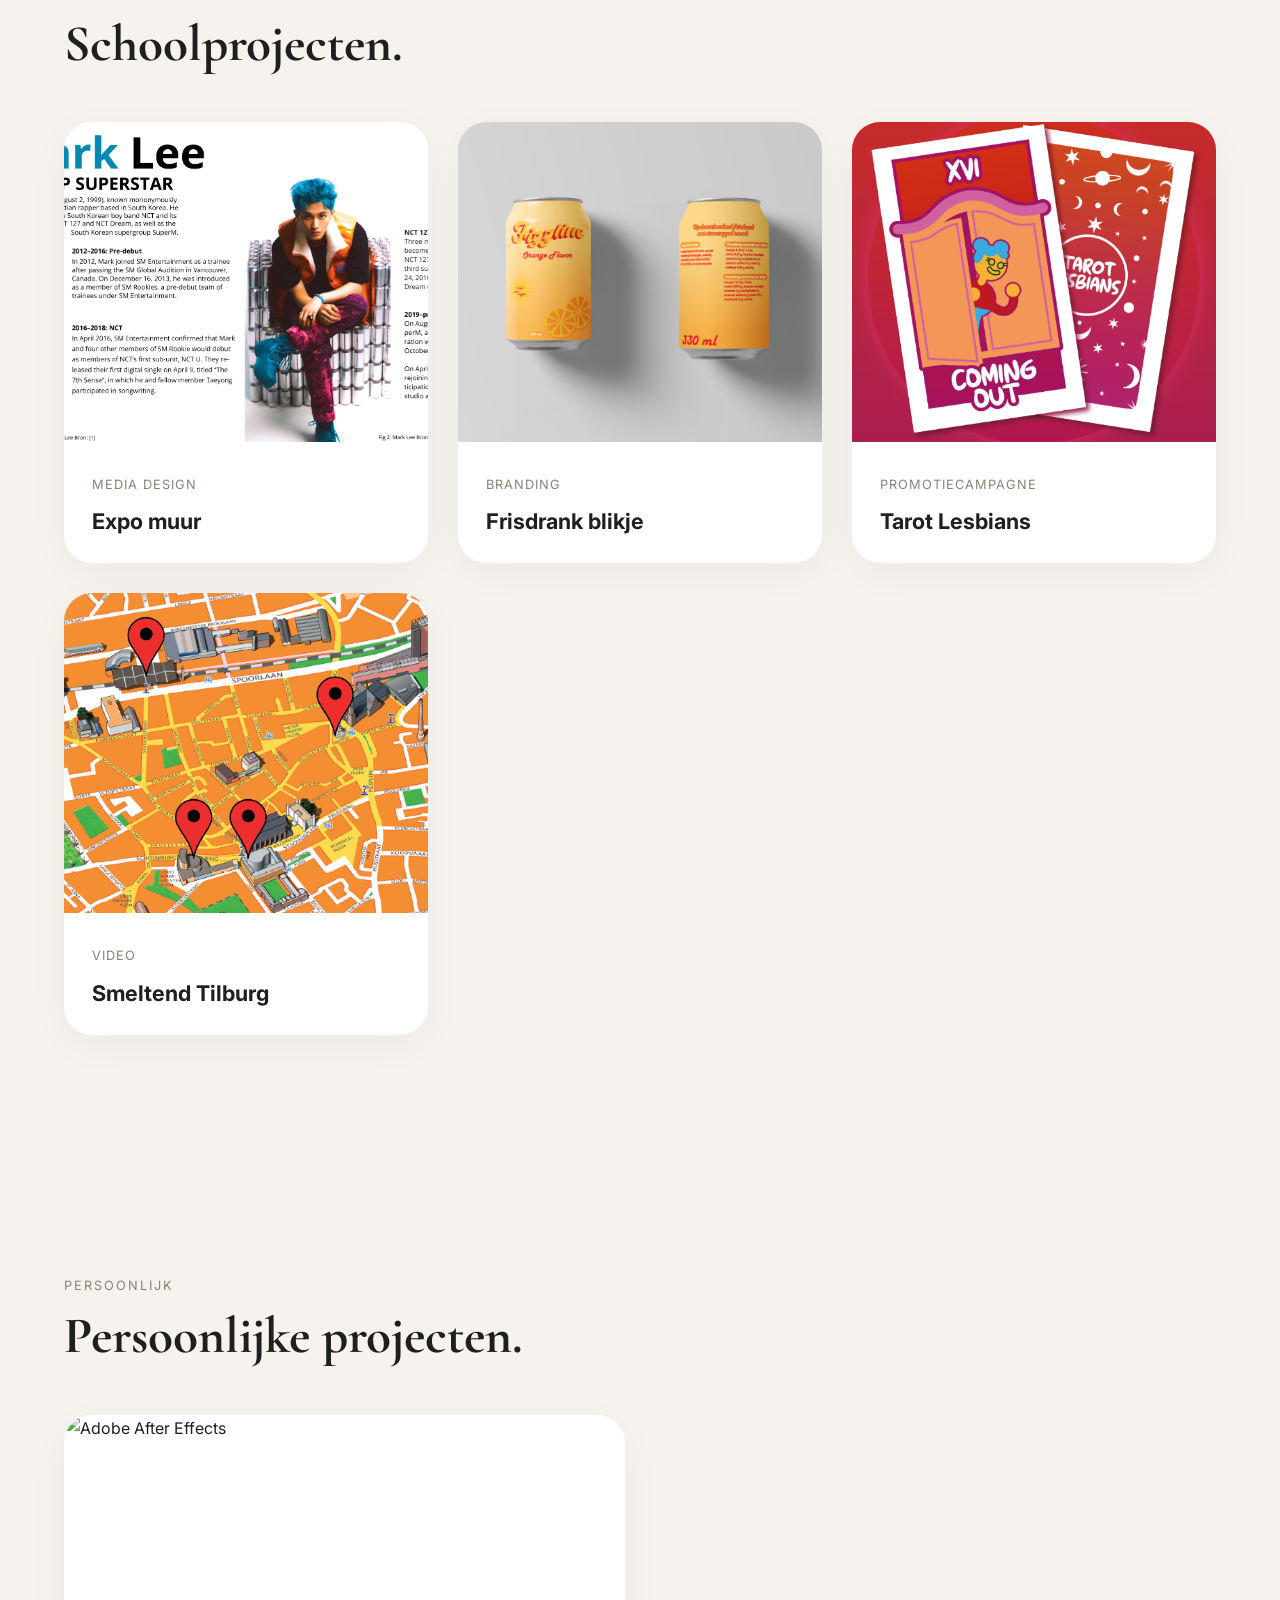
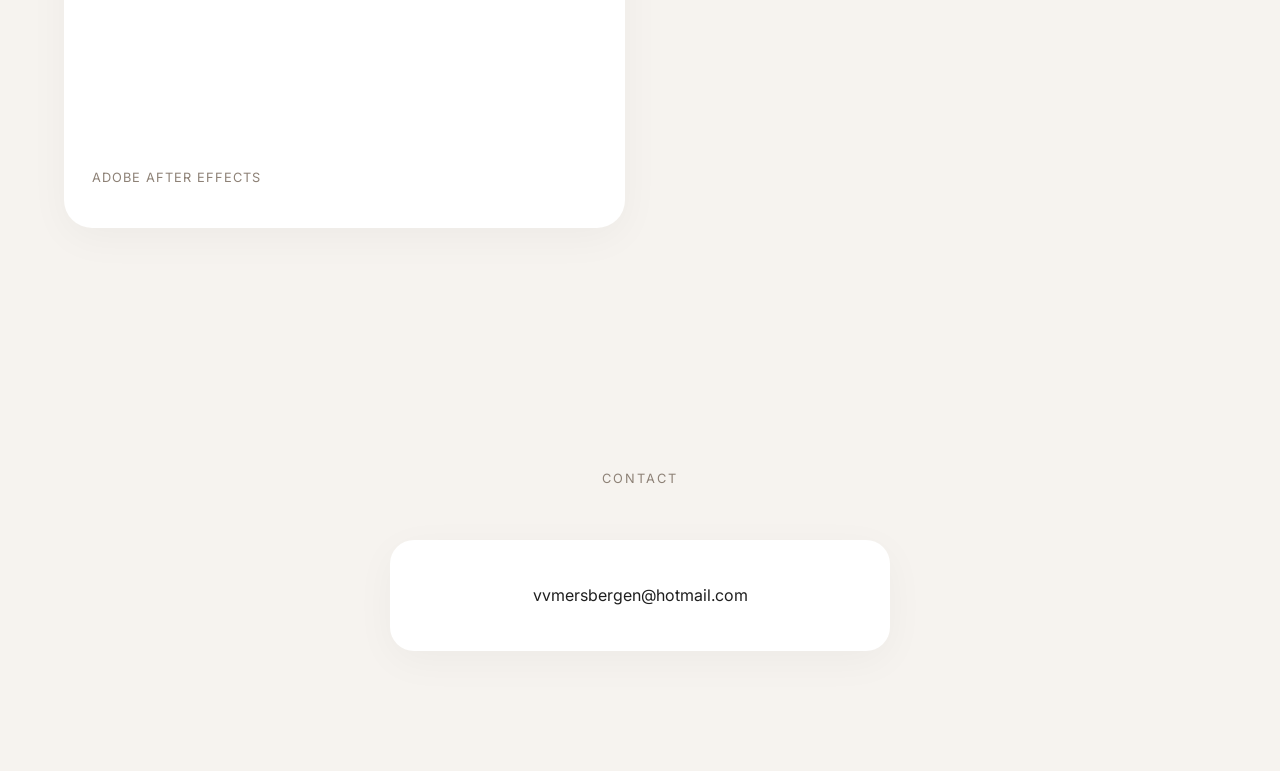
==== commit 9323e6e6: "Update index.html" ====
--- a/index.html
+++ b/index.html
@@ -117,7 +117,7 @@
     Ik hou van ontwerpen en het uiten van mijn waardes en interesses
     in mijn werk. 
     </p>
-    <p> Ik heb nog veel te leren, maar ik wil me verder
+    <p> Ik wil me verder
     ontwikkelen in design waarbij ik mensen op een creatieve manier
     kan inspireren en raken.
   </p>
